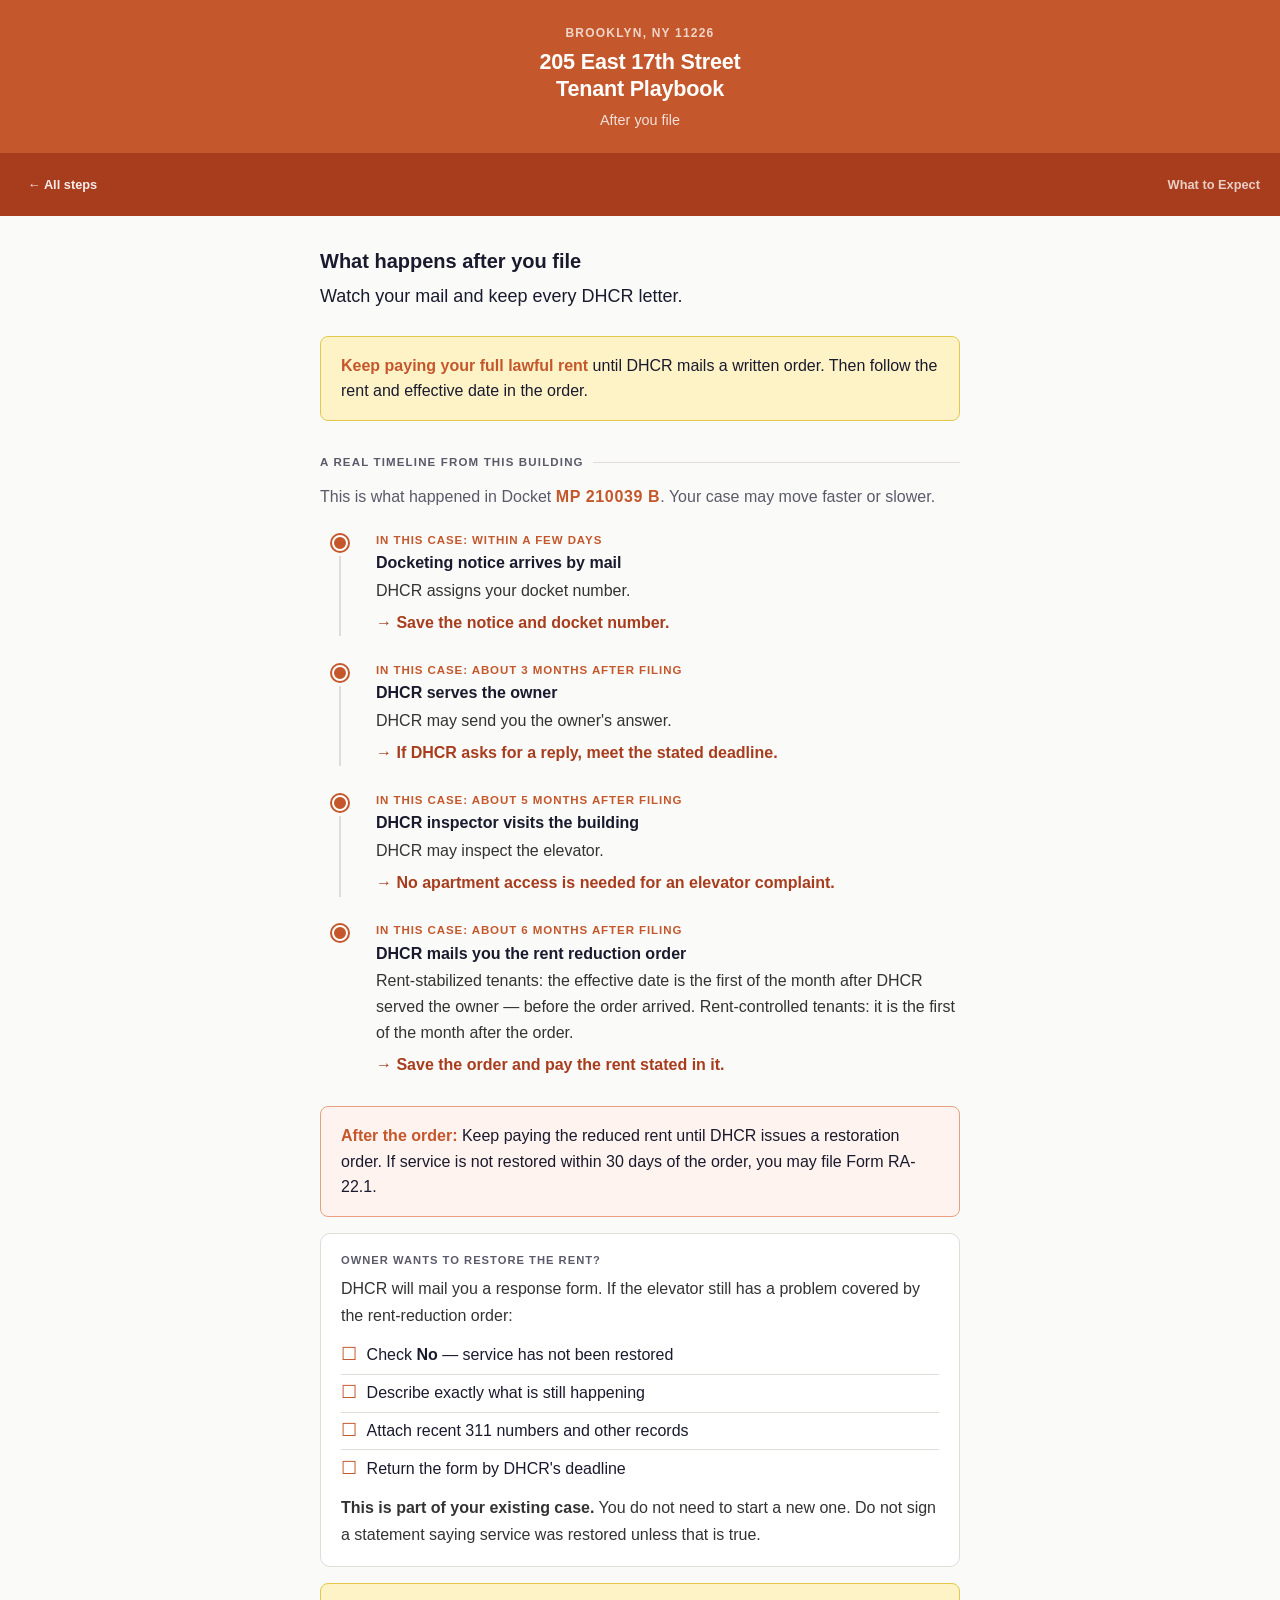
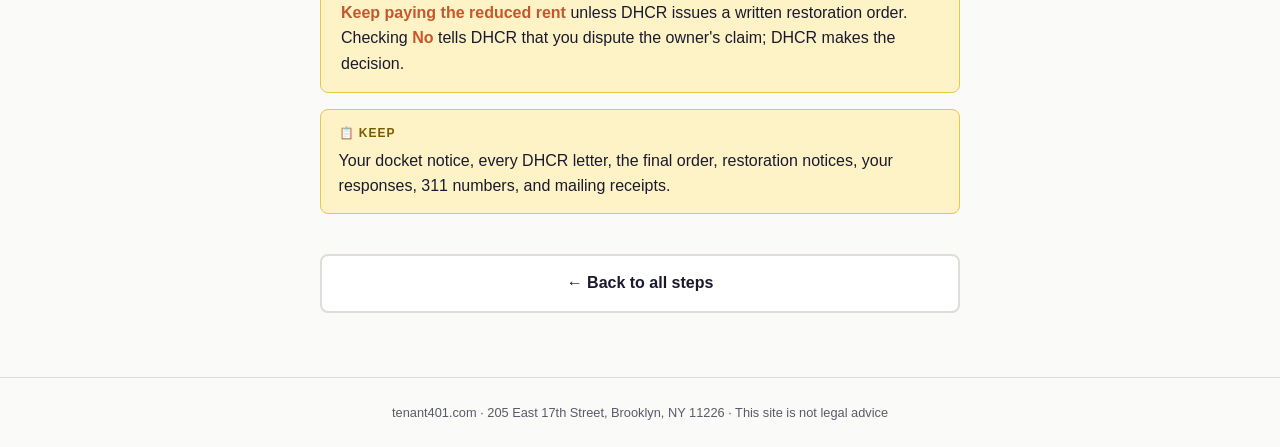
==== after-you-file.html @ baecab79 "content: simplify rent restoration response" ====
<!DOCTYPE html>
<html lang="en">
<head>
<meta charset="UTF-8"/>
<meta name="viewport" content="width=device-width, initial-scale=1.0"/>
<title>What to Expect — 205 East 17th Street</title>
<link rel="stylesheet" href="/style.css"/>
</head>
<body data-page="after-you-file">

<a class="skip-link" href="#main">Skip to main content</a>

<header>
  <div class="eyebrow">Brooklyn, NY 11226</div>
  <h1>205 East 17th Street<br>Tenant Playbook</h1>
  <p class="sub">After you file</p>
</header>

<nav class="step-bar" aria-label="Playbook navigation">
  <a href="/playbook.html" class="all-steps">← All steps</a>
  <span class="step-indicator">What to Expect</span>
</nav>

<main id="main">

  <h2 style="margin-bottom:.5rem">What happens after you file</h2>
  <p style="margin-bottom:1.5rem">Watch your mail and keep every DHCR letter.</p>

  <div class="alert alert-amber" style="margin-bottom:1.75rem">
    <strong>Keep paying your full lawful rent</strong> until DHCR mails a written order. Then follow the rent and effective date in the order.
  </div>

  <div class="section-label">A real timeline from this building</div>

  <p style="font-size:1rem;color:var(--muted);margin-bottom:1.25rem">This is what happened in Docket <span class="docket">MP 210039 B</span>. Your case may move faster or slower.</p>

  <div class="timeline" aria-label="Case timeline">

    <div class="tl-item">
      <div class="tl-left"><div class="tl-dot"></div><div class="tl-line"></div></div>
      <div class="tl-body">
        <div class="tl-when">In this case: within a few days</div>
        <div class="tl-what">Docketing notice arrives by mail</div>
        <div class="tl-detail">DHCR assigns your docket number.</div>
        <div class="tl-action">→ Save the notice and docket number.</div>
      </div>
    </div>

    <div class="tl-item">
      <div class="tl-left"><div class="tl-dot"></div><div class="tl-line"></div></div>
      <div class="tl-body">
        <div class="tl-when">In this case: about 3 months after filing</div>
        <div class="tl-what">DHCR serves the owner</div>
        <div class="tl-detail">DHCR may send you the owner's answer.</div>
        <div class="tl-action">→ If DHCR asks for a reply, meet the stated deadline.</div>
      </div>
    </div>

    <div class="tl-item">
      <div class="tl-left"><div class="tl-dot"></div><div class="tl-line"></div></div>
      <div class="tl-body">
        <div class="tl-when">In this case: about 5 months after filing</div>
        <div class="tl-what">DHCR inspector visits the building</div>
        <div class="tl-detail">DHCR may inspect the elevator.</div>
        <div class="tl-action">→ No apartment access is needed for an elevator complaint.</div>
      </div>
    </div>

    <div class="tl-item">
      <div class="tl-left"><div class="tl-dot"></div><div class="tl-line"></div></div>
      <div class="tl-body">
        <div class="tl-when">In this case: about 6 months after filing</div>
        <div class="tl-what">DHCR mails you the rent reduction order</div>
        <div class="tl-detail">
          Rent-stabilized tenants: the effective date is the first of the month after DHCR served the owner — before the order arrived. Rent-controlled tenants: it is the first of the month after the order.
        </div>
        <div class="tl-action">→ Save the order and pay the rent stated in it.</div>
      </div>
    </div>

  </div>

  <div class="alert alert-terra" style="margin-top:1.75rem">
    <strong>After the order:</strong> Keep paying the reduced rent until DHCR issues a restoration order. If service is not restored within 30 days of the order, you may file Form RA-22.1.
  </div>

  <div class="card" style="margin-top:1rem">
    <div class="card-label">Owner wants to restore the rent?</div>
    <p>DHCR will mail you a response form. If the elevator still has a problem covered by the rent-reduction order:</p>
    <ul class="checklist">
      <li><span>Check <strong>No</strong> — service has not been restored</span></li>
      <li>Describe exactly what is still happening</li>
      <li>Attach recent 311 numbers and other records</li>
      <li>Return the form by DHCR's deadline</li>
    </ul>
    <p><strong>This is part of your existing case.</strong> You do not need to start a new one. Do not sign a statement saying service was restored unless that is true.</p>
  </div>

  <div class="alert alert-amber" style="margin-top:1rem">
    <strong>Keep paying the reduced rent</strong> unless DHCR issues a written restoration order. Checking <strong>No</strong> tells DHCR that you dispute the owner's claim; DHCR makes the decision.
  </div>

  <div class="save-box" style="margin-top:1rem">
    <div class="save-label">📋 Keep</div>
    <p>Your docket notice, every DHCR letter, the final order, restoration notices, your responses, 311 numbers, and mailing receipts.</p>
  </div>

  <nav class="page-nav" aria-label="Page navigation">
    <a href="/playbook.html" class="btn btn-secondary">← Back to all steps</a>
  </nav>

</main>

<footer>
  tenant401.com &middot; 205 East 17th Street, Brooklyn, NY 11226
  &middot; This site is not legal advice
</footer>

<script src="/analytics.js"></script>
</body>
</html>
---- style.css ----
/* ── Reset ── */
*, *::before, *::after { box-sizing: border-box; margin: 0; padding: 0; }

/* ── Tokens ── */
:root {
  --terra:    #c4572b;
  --terra-dk: #a83d1e;
  --terra-bg: #fef3ee;
  --ink:      #1a1a2e;
  --bg:       #fafaf8;
  --white:    #ffffff;
  --muted:    #5a5a6a;
  --border:   #e0ddd8;
  --warm:     #fff8f0;
  --warm-bdr: #f0c090;
  --sage:     #edf4ee;
  --sage-bdr: #a8cca8;
  --amber:    #fef3c7;
  --amber-bdr:#e5c84a;
  --focus:    #005fcc;
}

/* ── Base ── */
html { height: 100%; }
body {
  font-family: -apple-system, BlinkMacSystemFont, 'Segoe UI', Roboto,
               Helvetica, Arial, sans-serif;
  font-size: 18px;
  line-height: 1.65;
  background: var(--bg);
  color: var(--ink);
  min-height: 100%;
}

/* ── Skip link ── */
.skip-link {
  position: absolute;
  top: -100%;
  left: 1rem;
  background: var(--ink);
  color: #fff;
  padding: .5rem 1rem;
  border-radius: 0 0 6px 6px;
  font-size: .875rem;
  font-weight: 600;
  text-decoration: none;
  z-index: 100;
}
.skip-link:focus { top: 0; }

/* ── Links ── */
a { color: var(--terra); text-decoration: underline; }
a:hover { color: var(--terra-dk); }
a:focus-visible {
  outline: 3px solid var(--focus);
  outline-offset: 2px;
  border-radius: 2px;
}

/* ── Header ── */
header {
  background: var(--terra);
  color: #fff;
  padding: 1.5rem 1.25rem 1.25rem;
  text-align: center;
}
header .eyebrow {
  font-size: .75rem;
  font-weight: 600;
  letter-spacing: .1em;
  text-transform: uppercase;
  color: rgba(255,255,255,.75);
  margin-bottom: .35rem;
}
header h1 {
  font-size: 1.35rem;
  font-weight: 700;
  line-height: 1.25;
  letter-spacing: -.01em;
}
header .sub {
  margin-top: .35rem;
  font-size: .9rem;
  color: rgba(255,255,255,.82);
}

/* ── Step nav bar ── */
.step-bar {
  background: var(--terra-dk);
  padding: .6rem 1.25rem;
  display: flex;
  align-items: center;
  justify-content: space-between;
  gap: .75rem;
}
.step-bar .all-steps {
  display: inline-flex;
  align-items: center;
  min-height: 44px;
  padding: 0 .5rem;
  font-size: .8rem;
  font-weight: 600;
  color: rgba(255,255,255,.9);
  text-decoration: none;
  white-space: nowrap;
}
.step-bar .all-steps:hover { color: #fff; text-decoration: underline; }
.step-bar .step-indicator {
  font-size: .8rem;
  font-weight: 600;
  color: rgba(255,255,255,.75);
  white-space: nowrap;
}

/* ── Main ── */
main {
  max-width: 680px;
  margin: 0 auto;
  padding: 2rem 1.25rem 4rem;
}

/* ── Step heading ── */
.step-heading {
  display: flex;
  align-items: center;
  gap: .75rem;
  margin-bottom: 1.25rem;
}
.step-num {
  display: inline-flex;
  align-items: center;
  justify-content: center;
  background: var(--terra);
  color: #fff;
  border-radius: 50%;
  width: 2.2rem;
  height: 2.2rem;
  font-weight: 700;
  font-size: 1rem;
  flex-shrink: 0;
}
.step-heading h2 {
  font-size: 1.3rem;
  font-weight: 700;
  line-height: 1.25;
  color: var(--ink);
}

/* ── Section label ── */
.section-label {
  display: flex;
  align-items: center;
  gap: .6rem;
  font-size: .72rem;
  font-weight: 700;
  letter-spacing: .1em;
  text-transform: uppercase;
  color: var(--muted);
  margin: 2rem 0 .75rem;
}
.section-label::after {
  content: '';
  flex: 1;
  height: 1px;
  background: var(--border);
}

/* ── Card ── */
.card {
  background: var(--white);
  border: 1px solid var(--border);
  border-radius: 10px;
  padding: 1.1rem 1.25rem;
  margin-bottom: 1rem;
}
.card-label {
  font-size: .7rem;
  font-weight: 700;
  letter-spacing: .09em;
  text-transform: uppercase;
  color: var(--muted);
  margin-bottom: .4rem;
}
.card p { font-size: 1rem; color: #333; margin-bottom: .5rem; }
.card p:last-child { margin-bottom: 0; }

/* ── Step card (overview step links) ── */
.step-card {
  display: flex;
  align-items: center;
  gap: 1rem;
  background: var(--white);
  border: 1px solid var(--border);
  border-radius: 10px;
  padding: 1.1rem 1.25rem;
  margin-bottom: .75rem;
  text-decoration: none;
  color: var(--ink);
  transition: border-color .15s, box-shadow .15s;
  -webkit-tap-highlight-color: transparent;
  min-height: 44px;
}
.step-card:hover {
  border-color: var(--terra);
  box-shadow: 0 2px 8px rgba(196,87,43,.12);
  color: var(--ink);
  text-decoration: none;
}
.step-card:focus-visible {
  outline: 3px solid var(--focus);
  outline-offset: 2px;
}
.step-card .sc-num {
  display: inline-flex;
  align-items: center;
  justify-content: center;
  background: var(--terra);
  color: #fff;
  border-radius: 50%;
  width: 2rem;
  height: 2rem;
  font-weight: 700;
  font-size: .9rem;
  flex-shrink: 0;
}
.step-card .sc-body { flex: 1; }
.step-card .sc-title {
  font-weight: 700;
  font-size: 1rem;
  line-height: 1.3;
}
.step-card .sc-hint {
  font-size: .82rem;
  color: var(--muted);
  margin-top: .15rem;
}
.step-card .sc-arrow {
  color: var(--muted);
  font-size: 1.2rem;
  flex-shrink: 0;
}

/* ── Alert variants ── */
.alert {
  border-radius: 8px;
  padding: 1rem 1.25rem;
  margin-bottom: 1rem;
  font-size: 1rem;
  line-height: 1.6;
}
.alert-terra {
  background: var(--terra-bg);
  border: 1px solid #e8a080;
}
.alert-sage {
  background: var(--sage);
  border: 1px solid var(--sage-bdr);
}
.alert-amber {
  background: var(--amber);
  border: 1px solid var(--amber-bdr);
}
.alert-warm {
  background: var(--warm);
  border: 1px solid var(--warm-bdr);
}
.alert strong { color: var(--terra); }
.alert-sage strong { color: #2d6a2d; }
.alert ul {
  padding-left: 1.2rem;
  margin-top: .5rem;
  line-height: 1.9;
}

/* ── Address box ── */
.addr {
  display: block;
  background: var(--sage);
  border: 1px solid var(--sage-bdr);
  border-radius: 8px;
  padding: .85rem 1rem;
  font-size: 1rem;
  line-height: 1.65;
  font-style: normal;
  margin: .75rem 0;
}

/* ── Letter block ── */
.letter-wrap { margin: .75rem 0 1rem; }
.letter-label {
  font-size: .75rem;
  font-weight: 700;
  letter-spacing: .08em;
  text-transform: uppercase;
  color: var(--muted);
  margin-bottom: .4rem;
}
.letter {
  background: var(--white);
  border: 1px solid var(--border);
  border-radius: 6px;
  padding: 1rem 1.1rem;
  font-family: 'Courier New', Courier, monospace;
  font-size: 1rem;
  line-height: 1.75;
  white-space: pre-wrap;
  overflow-x: auto;
}

/* ── Checklist ── */
.checklist {
  list-style: none;
  padding: 0;
  margin: .5rem 0;
}
.checklist li {
  display: flex;
  align-items: flex-start;
  gap: .6rem;
  padding: .4rem 0;
  font-size: 1rem;
  border-bottom: 1px solid var(--border);
  line-height: 1.5;
}
.checklist li:last-child { border-bottom: none; }
.checklist li::before {
  content: '☐';
  color: var(--terra);
  font-size: 1.1rem;
  flex-shrink: 0;
  line-height: 1.3;
}

/* ── Save box ── */
.save-box {
  background: var(--amber);
  border: 1px solid var(--amber-bdr);
  border-radius: 8px;
  padding: .85rem 1.1rem;
  font-size: 1rem;
  line-height: 1.6;
  margin: 1rem 0;
}
.save-box .save-label {
  font-weight: 700;
  font-size: .75rem;
  letter-spacing: .08em;
  text-transform: uppercase;
  color: #7a5c00;
  margin-bottom: .3rem;
}
.save-box ul {
  padding-left: 1.1rem;
  line-height: 1.9;
}

/* ── Timeline (after-you-file) ── */
.timeline { margin: 1rem 0; }
.tl-item {
  display: flex;
  gap: 1rem;
  padding-bottom: 1.5rem;
  position: relative;
}
.tl-item:last-child { padding-bottom: 0; }
.tl-left {
  display: flex;
  flex-direction: column;
  align-items: center;
  flex-shrink: 0;
  width: 2.5rem;
}
.tl-dot {
  width: 1rem;
  height: 1rem;
  border-radius: 50%;
  background: var(--terra);
  border: 2px solid var(--white);
  box-shadow: 0 0 0 2px var(--terra);
  flex-shrink: 0;
  margin-top: .3rem;
}
.tl-line {
  flex: 1;
  width: 2px;
  background: var(--border);
  margin-top: .3rem;
}
.tl-item:last-child .tl-line { display: none; }
.tl-body { flex: 1; padding-top: .05rem; }
.tl-when {
  font-size: .72rem;
  font-weight: 700;
  letter-spacing: .08em;
  text-transform: uppercase;
  color: var(--terra);
  margin-bottom: .2rem;
}
.tl-what {
  font-weight: 700;
  font-size: 1rem;
  line-height: 1.3;
  margin-bottom: .25rem;
}
.tl-detail {
  font-size: 1rem;
  color: #333;
  line-height: 1.6;
}
.tl-action {
  margin-top: .4rem;
  font-size: 1rem;
  font-weight: 600;
  color: var(--terra-dk);
}

/* ── Docket callout ── */
.docket { font-weight: 700; color: var(--terra); letter-spacing: .04em; }

/* ── Navigation buttons ── */
.page-nav {
  display: flex;
  flex-direction: column;
  gap: .75rem;
  margin-top: 2.5rem;
}
.btn {
  display: flex;
  align-items: center;
  justify-content: center;
  gap: .4rem;
  padding: .9rem 1.25rem;
  border-radius: 8px;
  font-size: 1rem;
  font-weight: 600;
  font-family: inherit;
  text-decoration: none;
  cursor: pointer;
  border: 2px solid transparent;
  min-height: 48px;
  text-align: center;
  transition: background .15s, border-color .15s, color .15s;
  -webkit-tap-highlight-color: transparent;
}
.btn:focus-visible {
  outline: 3px solid var(--focus);
  outline-offset: 2px;
}
.btn-primary {
  background: var(--terra);
  color: #fff;
  border-color: var(--terra);
}
.btn-primary:hover {
  background: var(--terra-dk);
  border-color: var(--terra-dk);
  color: #fff;
  text-decoration: none;
}
.btn-secondary {
  background: var(--white);
  color: var(--ink);
  border-color: var(--border);
}
.btn-secondary:hover {
  border-color: var(--terra);
  color: var(--terra-dk);
  text-decoration: none;
}

/* ── Result box ── */
.result {
  background: var(--warm);
  border: 1px solid var(--warm-bdr);
  border-radius: 10px;
  padding: 1.1rem 1.25rem;
  margin: 1rem 0;
  font-size: 1rem;
  line-height: 1.65;
}
.result strong { color: var(--terra); }
.result ul {
  padding-left: 1.2rem;
  margin-top: .6rem;
  line-height: 1.9;
}

/* ── Footer ── */
footer {
  text-align: center;
  color: var(--muted);
  font-size: .8rem;
  padding: 1.5rem 1rem;
  border-top: 1px solid var(--border);
}

/* ── Utility ── */
p { margin-bottom: .9rem; }
p:last-child { margin-bottom: 0; }
strong { font-weight: 700; }
h2 { font-size: 1.25rem; font-weight: 700; line-height: 1.3; color: var(--ink); margin-bottom: .6rem; }
h3 { font-size: 1rem; font-weight: 700; line-height: 1.3; color: var(--ink); margin-bottom: .4rem; }

/* ── Responsive ── */
@media (max-width: 480px) {
  body { font-size: 18px; }
  header { padding: 1.25rem 1rem 1rem; }
  header h1 { font-size: 1.2rem; }
  main { padding: 1.5rem 1rem 3.5rem; }
}
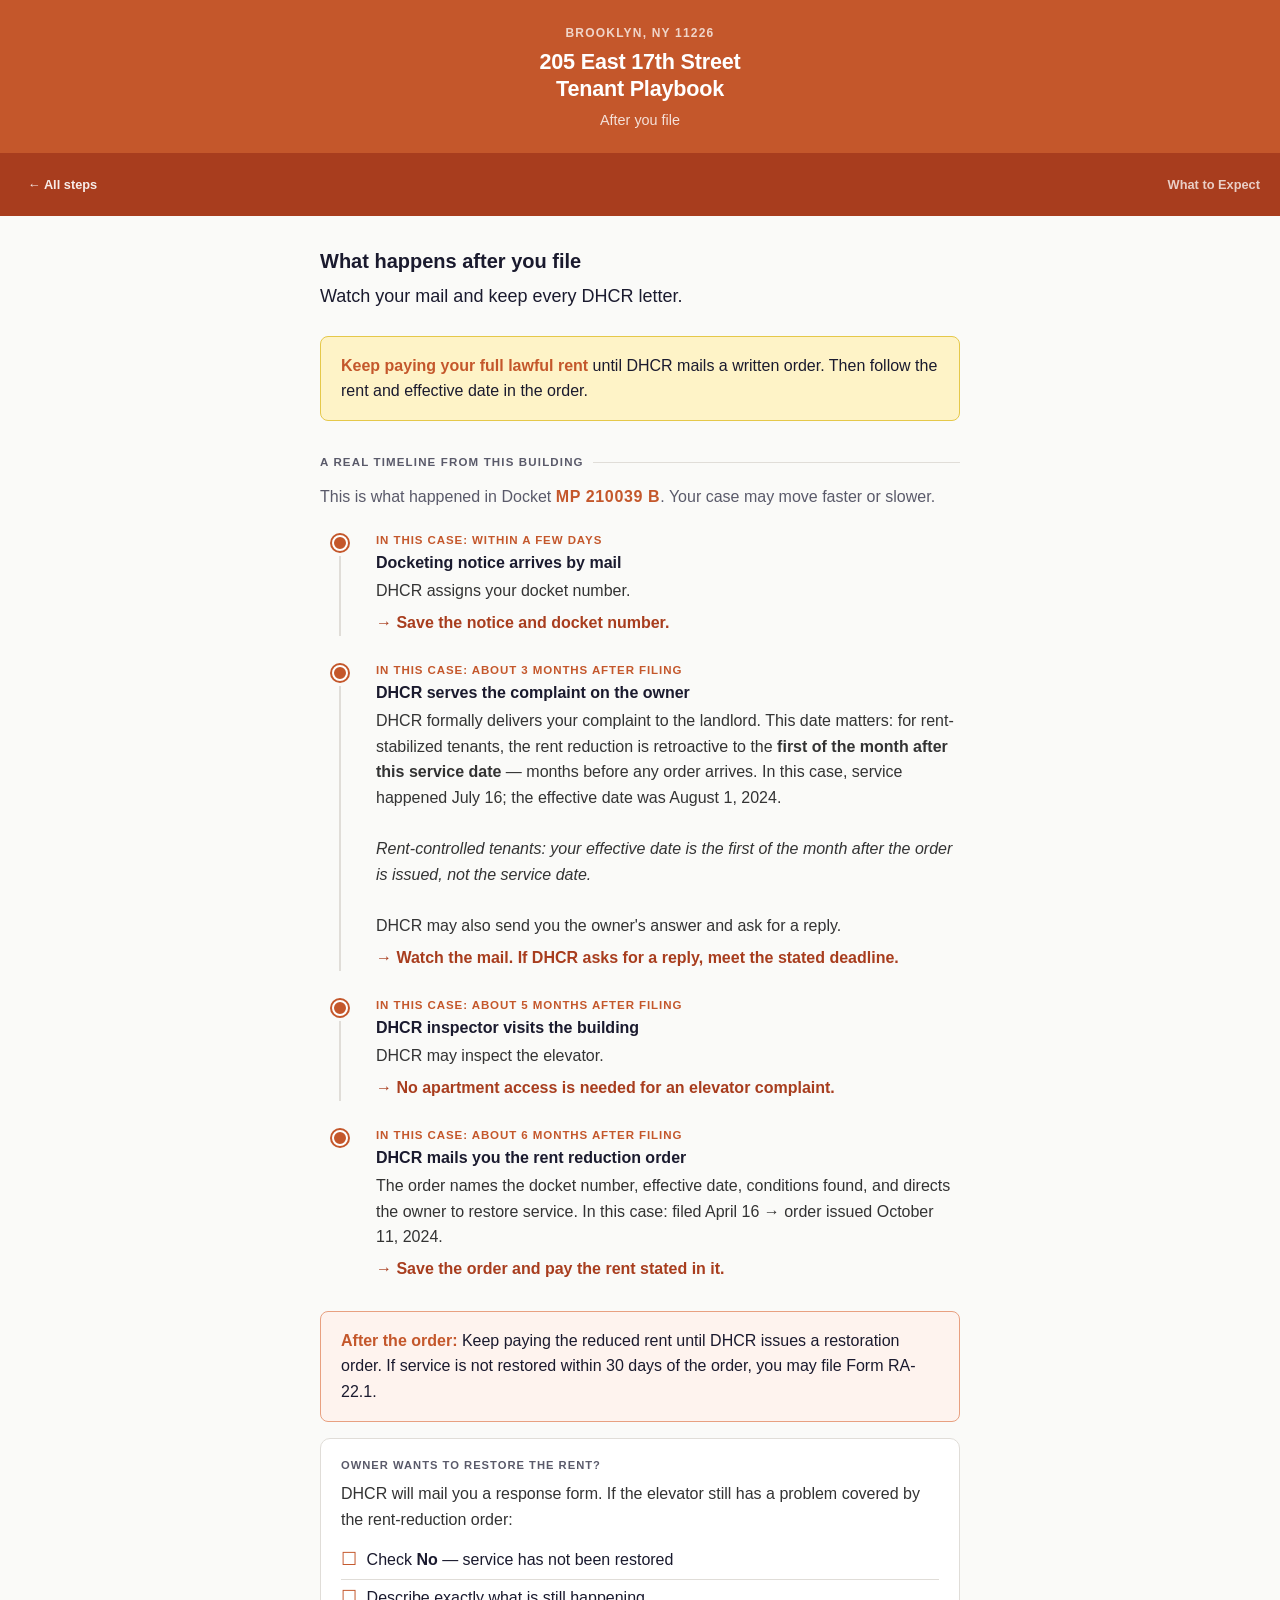
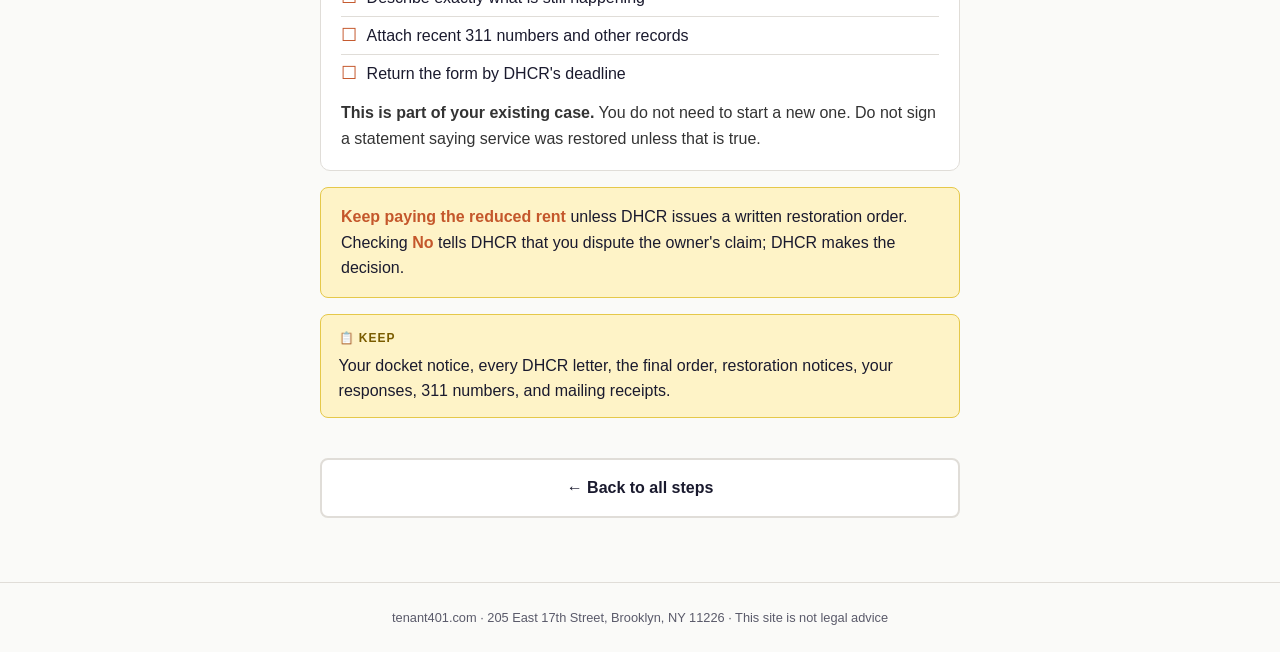
==== commit 0c44a24c: "fix: two review action items step-1.html: remove 911 emergency item from 311 conditions list — dange" ====
--- a/after-you-file.html
+++ b/after-you-file.html
@@ -50,9 +50,16 @@
       <div class="tl-left"><div class="tl-dot"></div><div class="tl-line"></div></div>
       <div class="tl-body">
         <div class="tl-when">In this case: about 3 months after filing</div>
-        <div class="tl-what">DHCR serves the owner</div>
-        <div class="tl-detail">DHCR may send you the owner's answer.</div>
-        <div class="tl-action">→ If DHCR asks for a reply, meet the stated deadline.</div>
+        <div class="tl-what">DHCR serves the complaint on the owner</div>
+        <div class="tl-detail">
+          DHCR formally delivers your complaint to the landlord. This date matters:
+          for rent-stabilized tenants, the rent reduction is retroactive to the <strong>first of the month after this service date</strong> — months before any order arrives. In this case, service happened July 16; the effective date was August 1, 2024.
+          <br><br>
+          <em>Rent-controlled tenants: your effective date is the first of the month after the order is issued, not the service date.</em>
+          <br><br>
+          DHCR may also send you the owner's answer and ask for a reply.
+        </div>
+        <div class="tl-action">→ Watch the mail. If DHCR asks for a reply, meet the stated deadline.</div>
       </div>
     </div>
 
@@ -71,9 +78,7 @@
       <div class="tl-body">
         <div class="tl-when">In this case: about 6 months after filing</div>
         <div class="tl-what">DHCR mails you the rent reduction order</div>
-        <div class="tl-detail">
-          Rent-stabilized tenants: the effective date is the first of the month after DHCR served the owner — before the order arrived. Rent-controlled tenants: it is the first of the month after the order.
-        </div>
+        <div class="tl-detail">The order names the docket number, effective date, conditions found, and directs the owner to restore service. In this case: filed April 16 → order issued October 11, 2024.</div>
         <div class="tl-action">→ Save the order and pay the rent stated in it.</div>
       </div>
     </div>
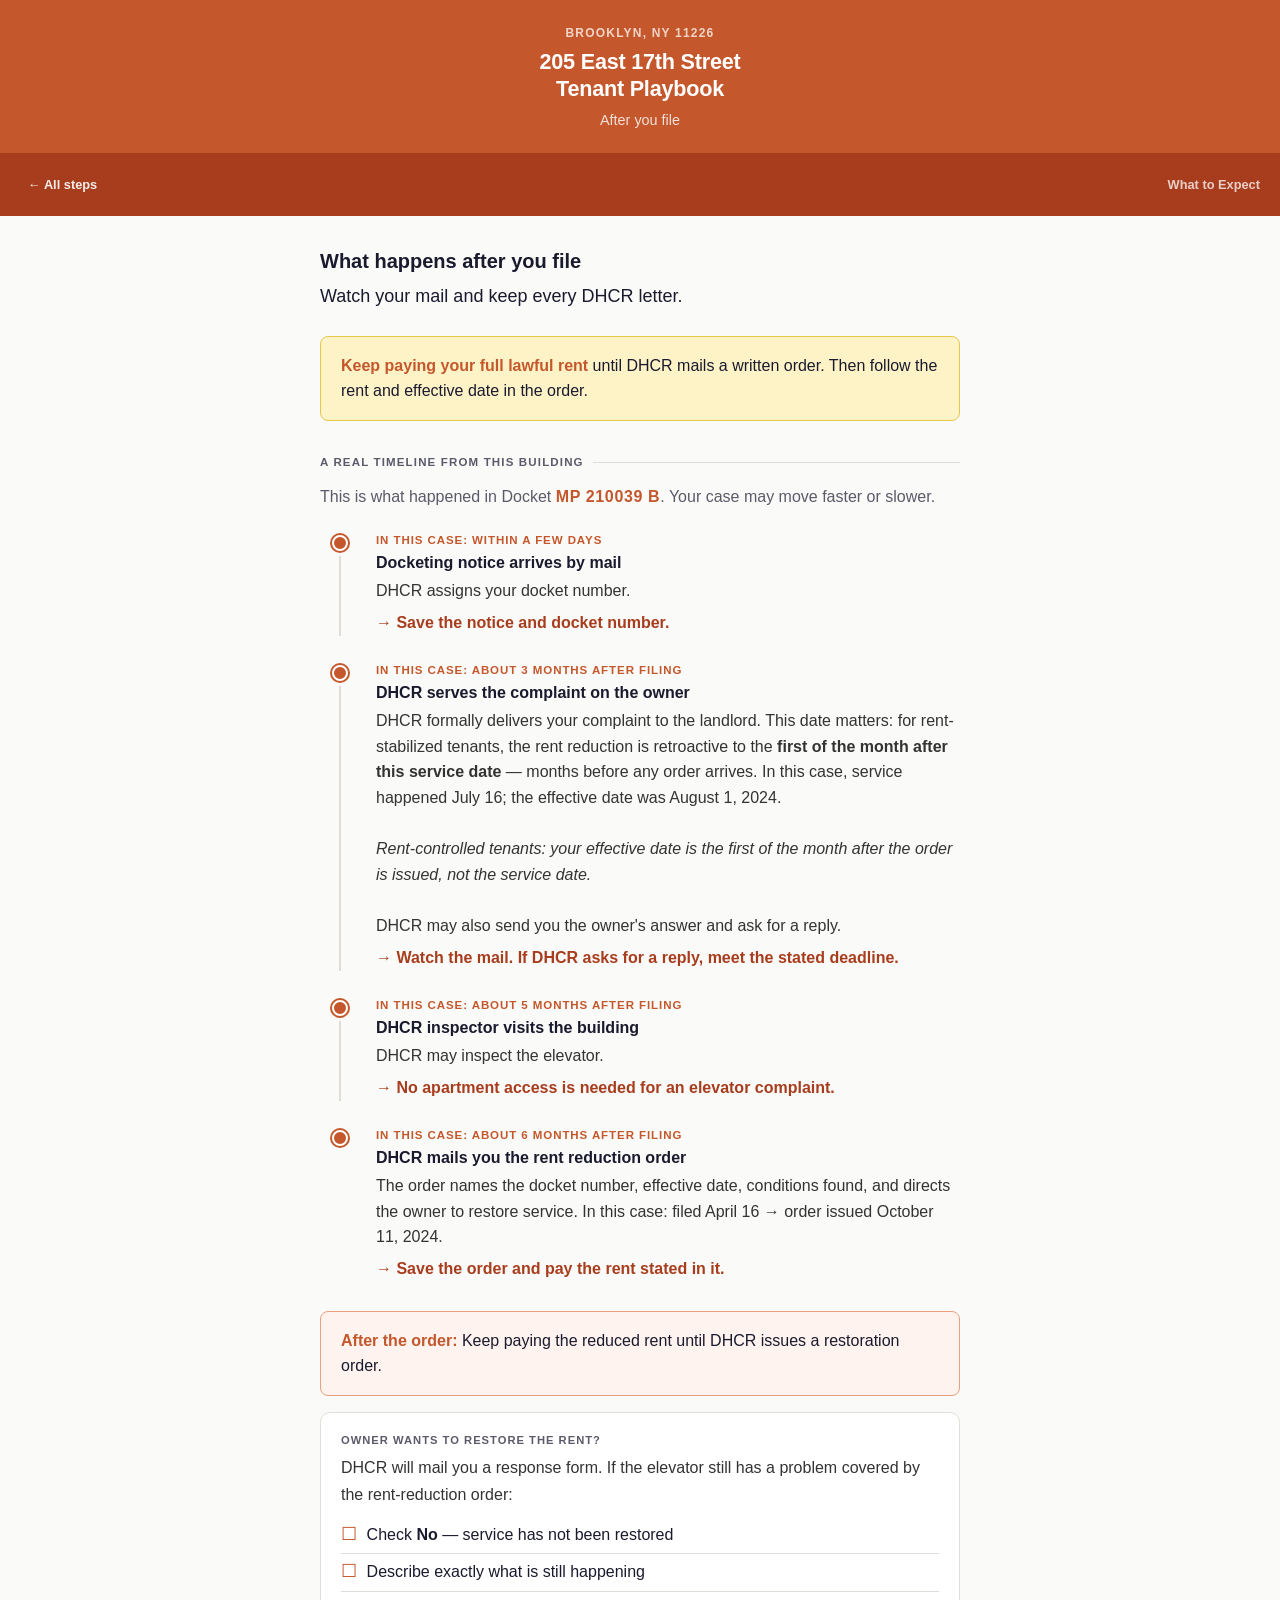
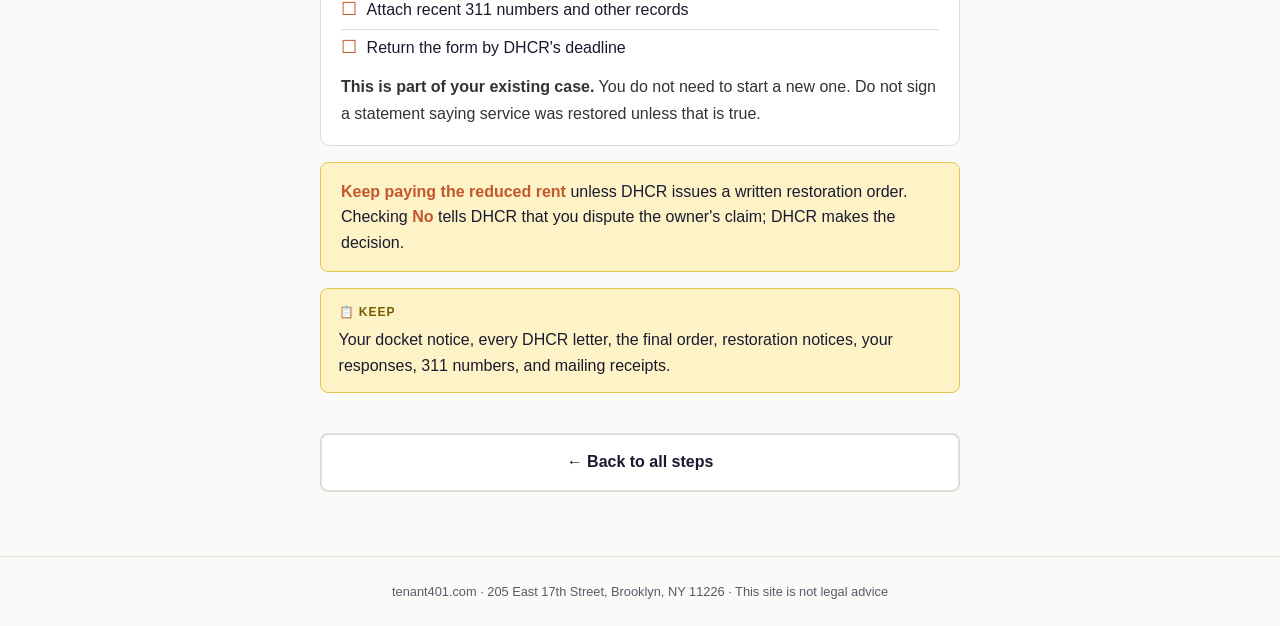
==== commit 8ae05669: "remove RA-22.1 mention — out of scope for this audience" ====
--- a/after-you-file.html
+++ b/after-you-file.html
@@ -86,7 +86,7 @@
   </div>
 
   <div class="alert alert-terra" style="margin-top:1.75rem">
-    <strong>After the order:</strong> Keep paying the reduced rent until DHCR issues a restoration order. If service is not restored within 30 days of the order, you may file Form RA-22.1.
+    <strong>After the order:</strong> Keep paying the reduced rent until DHCR issues a restoration order.
   </div>
 
   <div class="card" style="margin-top:1rem">
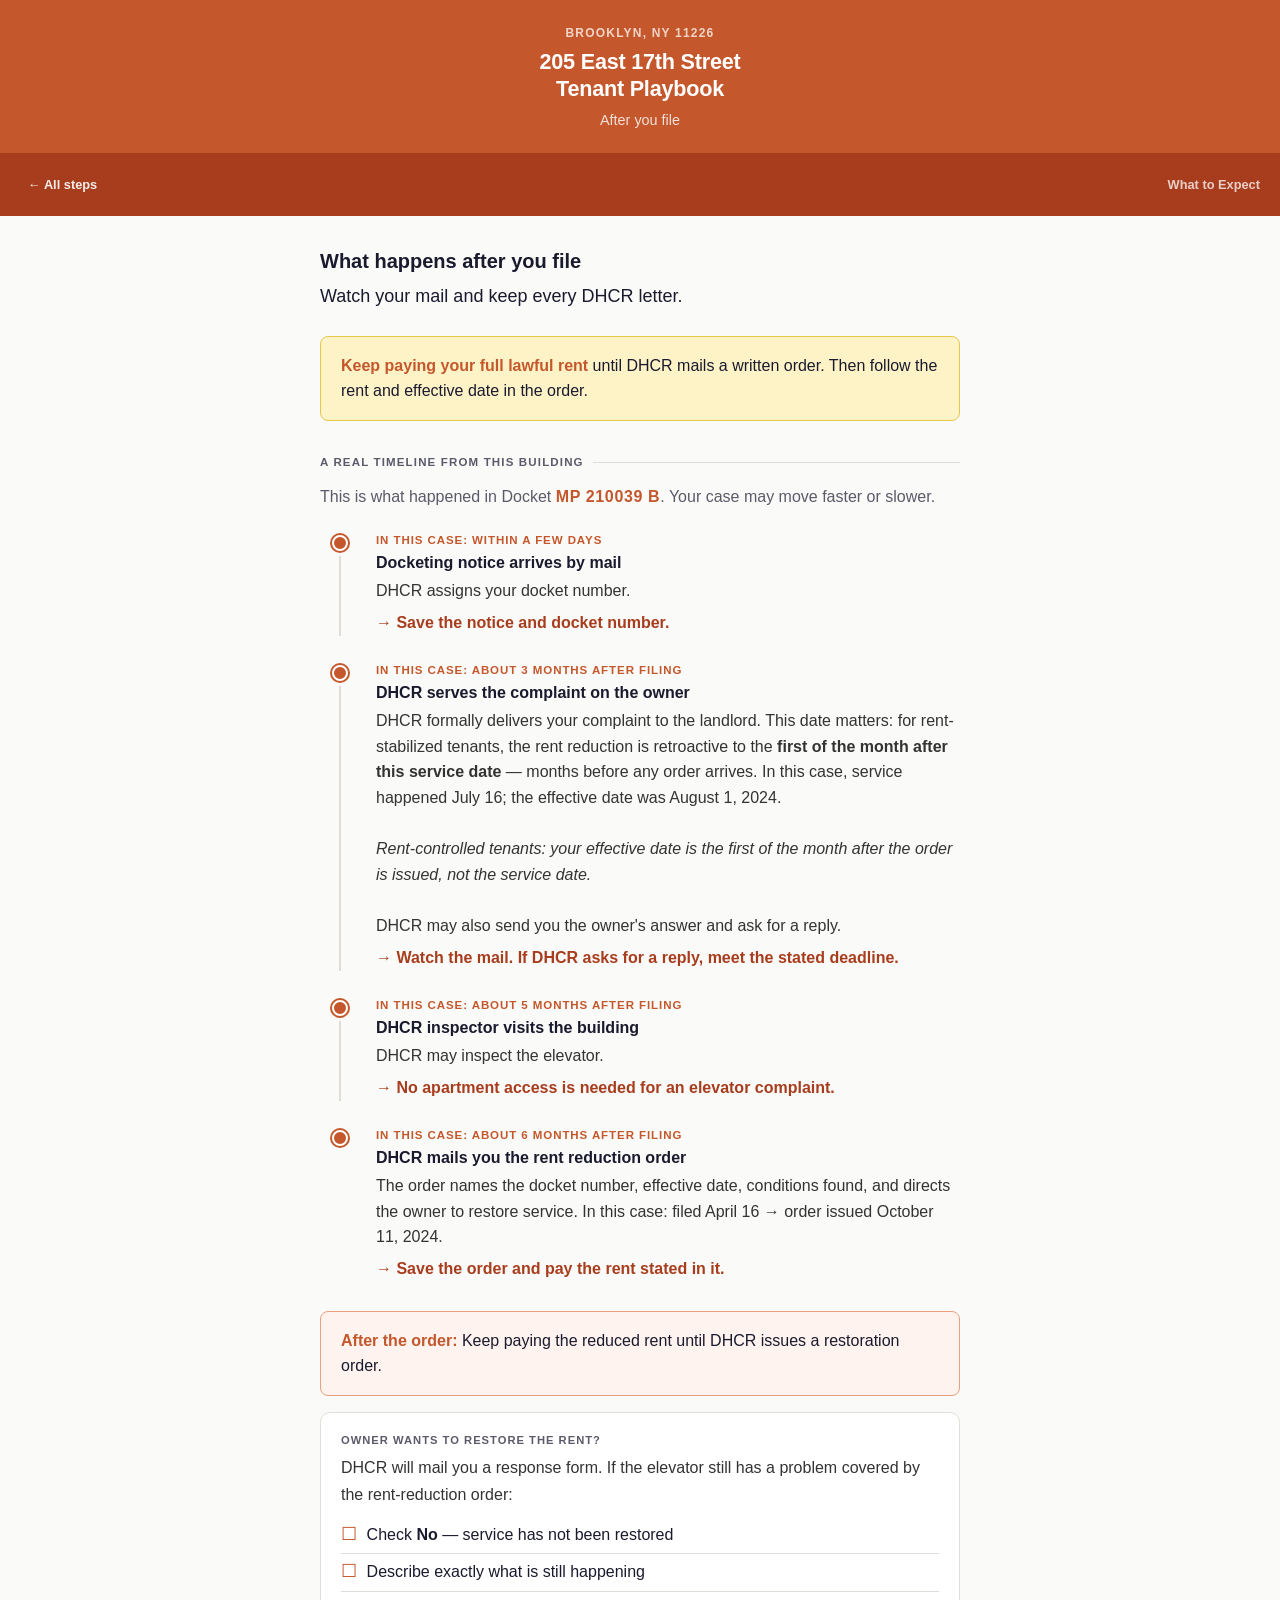
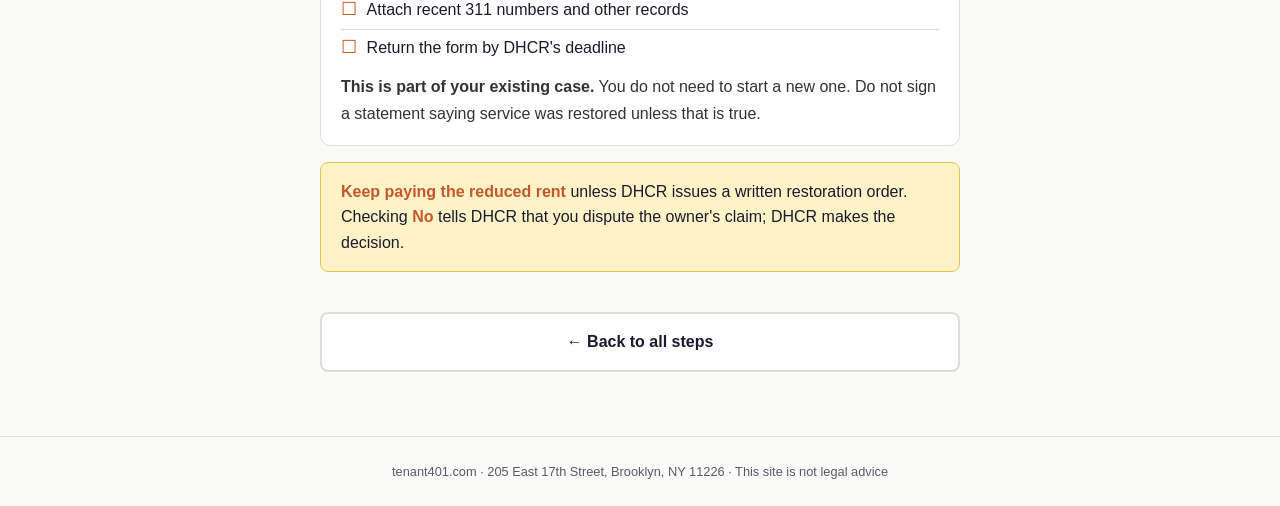
==== commit f4cdbea3: "remove save box from after-you-file" ====
--- a/after-you-file.html
+++ b/after-you-file.html
@@ -105,10 +105,6 @@
     <strong>Keep paying the reduced rent</strong> unless DHCR issues a written restoration order. Checking <strong>No</strong> tells DHCR that you dispute the owner's claim; DHCR makes the decision.
   </div>
 
-  <div class="save-box" style="margin-top:1rem">
-    <div class="save-label">📋 Keep</div>
-    <p>Your docket notice, every DHCR letter, the final order, restoration notices, your responses, 311 numbers, and mailing receipts.</p>
-  </div>
 
   <nav class="page-nav" aria-label="Page navigation">
     <a href="/playbook.html" class="btn btn-secondary">← Back to all steps</a>
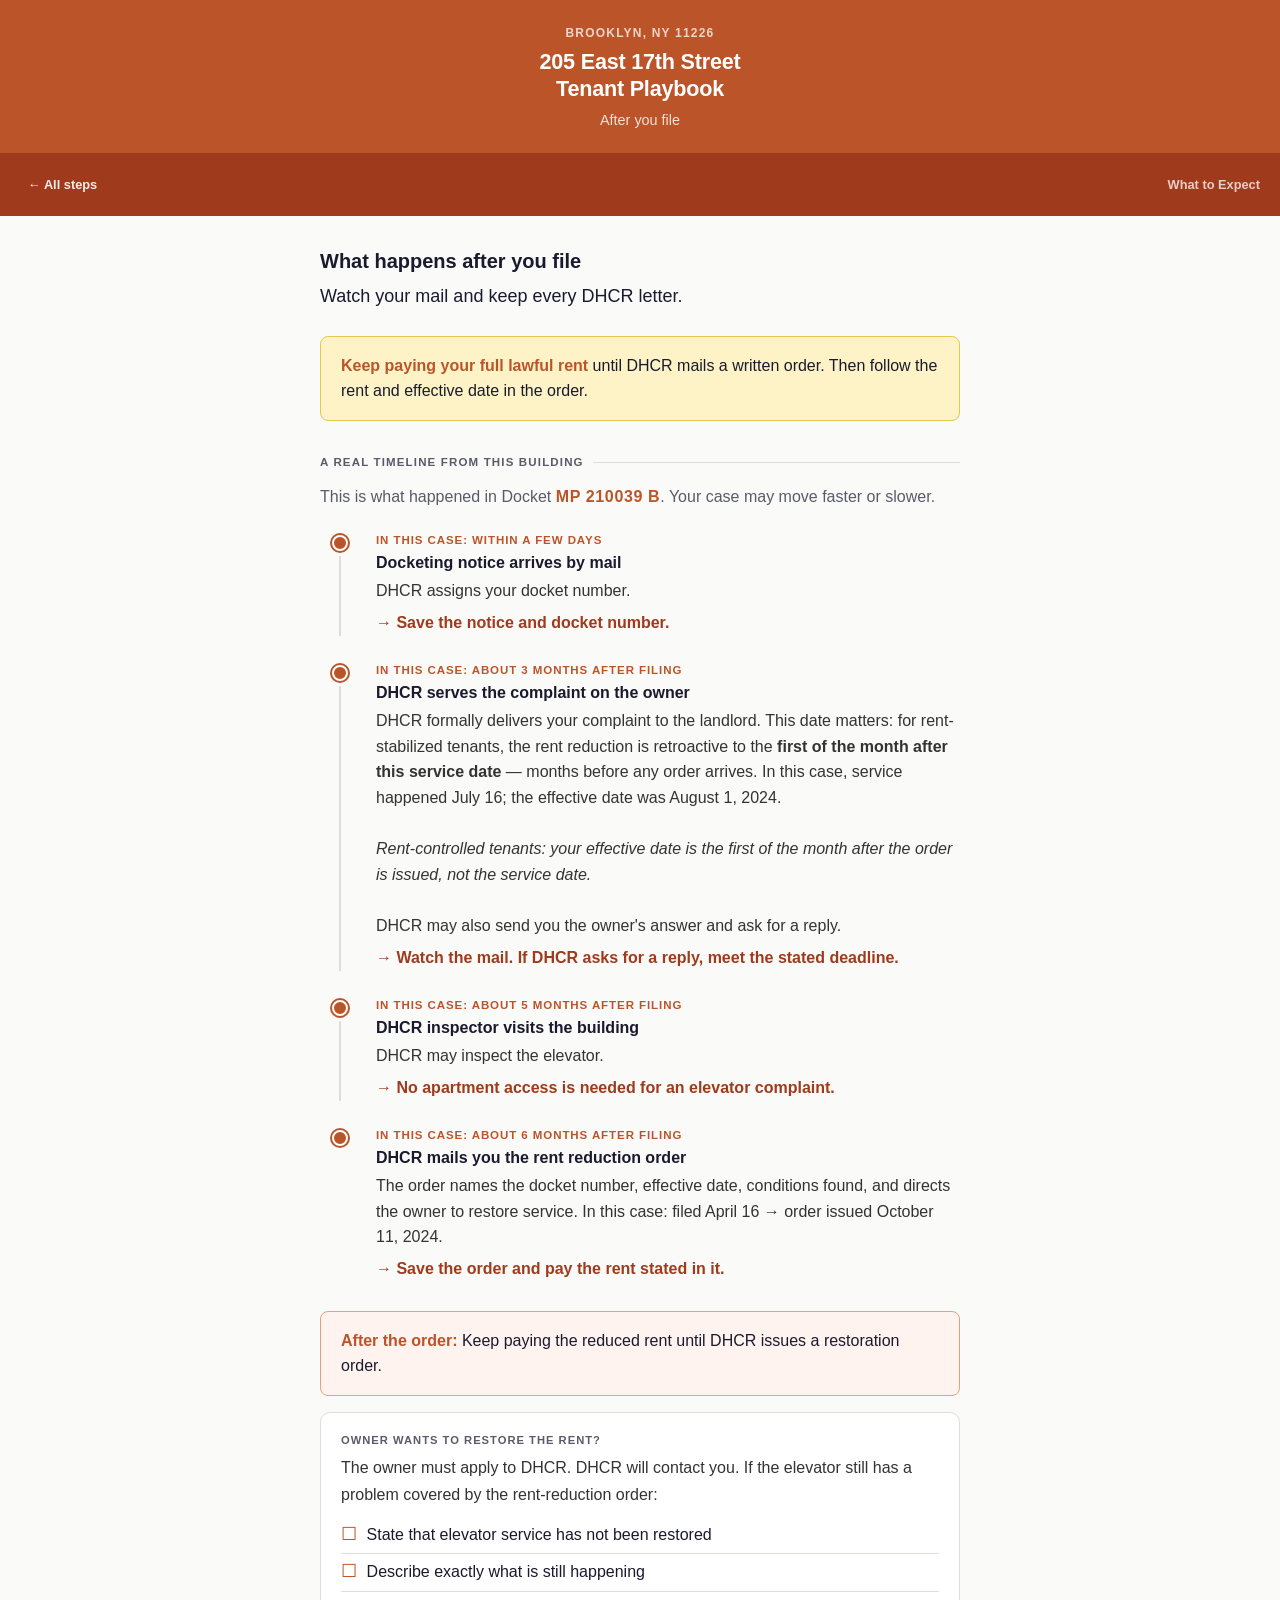
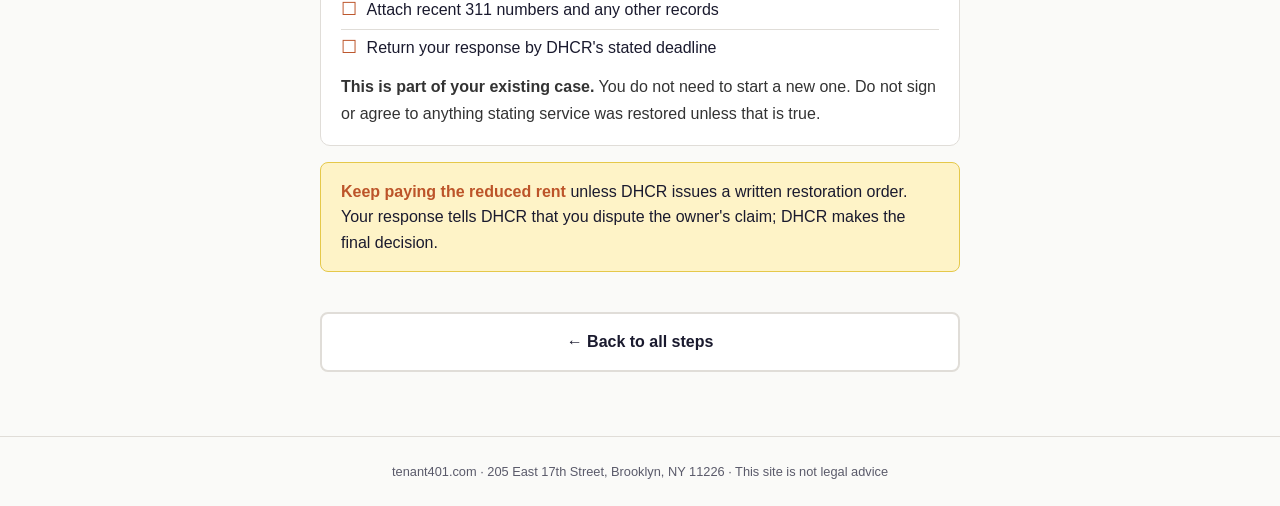
==== commit 357b6ebe: "Updated 1 note" ====
--- a/after-you-file.html
+++ b/after-you-file.html
@@ -5,6 +5,12 @@
 <meta name="viewport" content="width=device-width, initial-scale=1.0"/>
 <title>What to Expect — 205 East 17th Street</title>
 <link rel="stylesheet" href="/style.css"/>
+<style>
+  /* Override timeline to work as ol/li */
+  .timeline { list-style: none; padding: 0; margin: 1rem 0; }
+  .timeline > li { display: flex; gap: 1rem; padding-bottom: 1.5rem; position: relative; }
+  .timeline > li:last-child { padding-bottom: 0; }
+</style>
 </head>
 <body data-page="after-you-file">
 
@@ -17,7 +23,7 @@
 </header>
 
 <nav class="step-bar" aria-label="Playbook navigation">
-  <a href="/playbook.html" class="all-steps">← All steps</a>
+  <a href="/playbook" class="all-steps">← All steps</a>
   <span class="step-indicator">What to Expect</span>
 </nav>
 
@@ -34,9 +40,9 @@
 
   <p style="font-size:1rem;color:var(--muted);margin-bottom:1.25rem">This is what happened in Docket <span class="docket">MP 210039 B</span>. Your case may move faster or slower.</p>
 
-  <div class="timeline" aria-label="Case timeline">
+  <ol class="timeline" aria-label="Case timeline">
 
-    <div class="tl-item">
+    <li class="tl-item">
       <div class="tl-left"><div class="tl-dot"></div><div class="tl-line"></div></div>
       <div class="tl-body">
         <div class="tl-when">In this case: within a few days</div>
@@ -44,9 +50,9 @@
         <div class="tl-detail">DHCR assigns your docket number.</div>
         <div class="tl-action">→ Save the notice and docket number.</div>
       </div>
-    </div>
+    </li>
 
-    <div class="tl-item">
+    <li class="tl-item">
       <div class="tl-left"><div class="tl-dot"></div><div class="tl-line"></div></div>
       <div class="tl-body">
         <div class="tl-when">In this case: about 3 months after filing</div>
@@ -61,9 +67,9 @@
         </div>
         <div class="tl-action">→ Watch the mail. If DHCR asks for a reply, meet the stated deadline.</div>
       </div>
-    </div>
+    </li>
 
-    <div class="tl-item">
+    <li class="tl-item">
       <div class="tl-left"><div class="tl-dot"></div><div class="tl-line"></div></div>
       <div class="tl-body">
         <div class="tl-when">In this case: about 5 months after filing</div>
@@ -71,9 +77,9 @@
         <div class="tl-detail">DHCR may inspect the elevator.</div>
         <div class="tl-action">→ No apartment access is needed for an elevator complaint.</div>
       </div>
-    </div>
+    </li>
 
-    <div class="tl-item">
+    <li class="tl-item">
       <div class="tl-left"><div class="tl-dot"></div><div class="tl-line"></div></div>
       <div class="tl-body">
         <div class="tl-when">In this case: about 6 months after filing</div>
@@ -81,9 +87,9 @@
         <div class="tl-detail">The order names the docket number, effective date, conditions found, and directs the owner to restore service. In this case: filed April 16 → order issued October 11, 2024.</div>
         <div class="tl-action">→ Save the order and pay the rent stated in it.</div>
       </div>
-    </div>
+    </li>
 
-  </div>
+  </ol>
 
   <div class="alert alert-terra" style="margin-top:1.75rem">
     <strong>After the order:</strong> Keep paying the reduced rent until DHCR issues a restoration order.
@@ -91,23 +97,22 @@
 
   <div class="card" style="margin-top:1rem">
     <div class="card-label">Owner wants to restore the rent?</div>
-    <p>DHCR will mail you a response form. If the elevator still has a problem covered by the rent-reduction order:</p>
+    <p>The owner must apply to DHCR. DHCR will contact you. If the elevator still has a problem covered by the rent-reduction order:</p>
     <ul class="checklist">
-      <li><span>Check <strong>No</strong> — service has not been restored</span></li>
+      <li>State that elevator service has not been restored</li>
       <li>Describe exactly what is still happening</li>
-      <li>Attach recent 311 numbers and other records</li>
-      <li>Return the form by DHCR's deadline</li>
+      <li>Attach recent 311 numbers and any other records</li>
+      <li>Return your response by DHCR's stated deadline</li>
     </ul>
-    <p><strong>This is part of your existing case.</strong> You do not need to start a new one. Do not sign a statement saying service was restored unless that is true.</p>
+    <p><strong>This is part of your existing case.</strong> You do not need to start a new one. Do not sign or agree to anything stating service was restored unless that is true.</p>
   </div>
 
   <div class="alert alert-amber" style="margin-top:1rem">
-    <strong>Keep paying the reduced rent</strong> unless DHCR issues a written restoration order. Checking <strong>No</strong> tells DHCR that you dispute the owner's claim; DHCR makes the decision.
+    <strong>Keep paying the reduced rent</strong> unless DHCR issues a written restoration order. Your response tells DHCR that you dispute the owner's claim; DHCR makes the final decision.
   </div>
 
-
   <nav class="page-nav" aria-label="Page navigation">
-    <a href="/playbook.html" class="btn btn-secondary">← Back to all steps</a>
+    <a href="/playbook" class="btn btn-secondary">← Back to all steps</a>
   </nav>
 
 </main>
--- a/style.css
+++ b/style.css
@@ -3,8 +3,8 @@
 
 /* ── Tokens ── */
 :root {
-  --terra:    #c4572b;
-  --terra-dk: #a83d1e;
+  --terra:    #bc5429;
+  --terra-dk: #a03a1d;
   --terra-bg: #fef3ee;
   --ink:      #1a1a2e;
   --bg:       #fafaf8;
@@ -225,11 +225,13 @@
 }
 .step-card .sc-body { flex: 1; }
 .step-card .sc-title {
+  display: block;
   font-weight: 700;
   font-size: 1rem;
   line-height: 1.3;
 }
 .step-card .sc-hint {
+  display: block;
   font-size: .82rem;
   color: var(--muted);
   margin-top: .15rem;
@@ -324,7 +326,7 @@
 }
 .checklist li:last-child { border-bottom: none; }
 .checklist li::before {
-  content: '☐';
+  content: '☐' / '';
   color: var(--terra);
   font-size: 1.1rem;
   flex-shrink: 0;
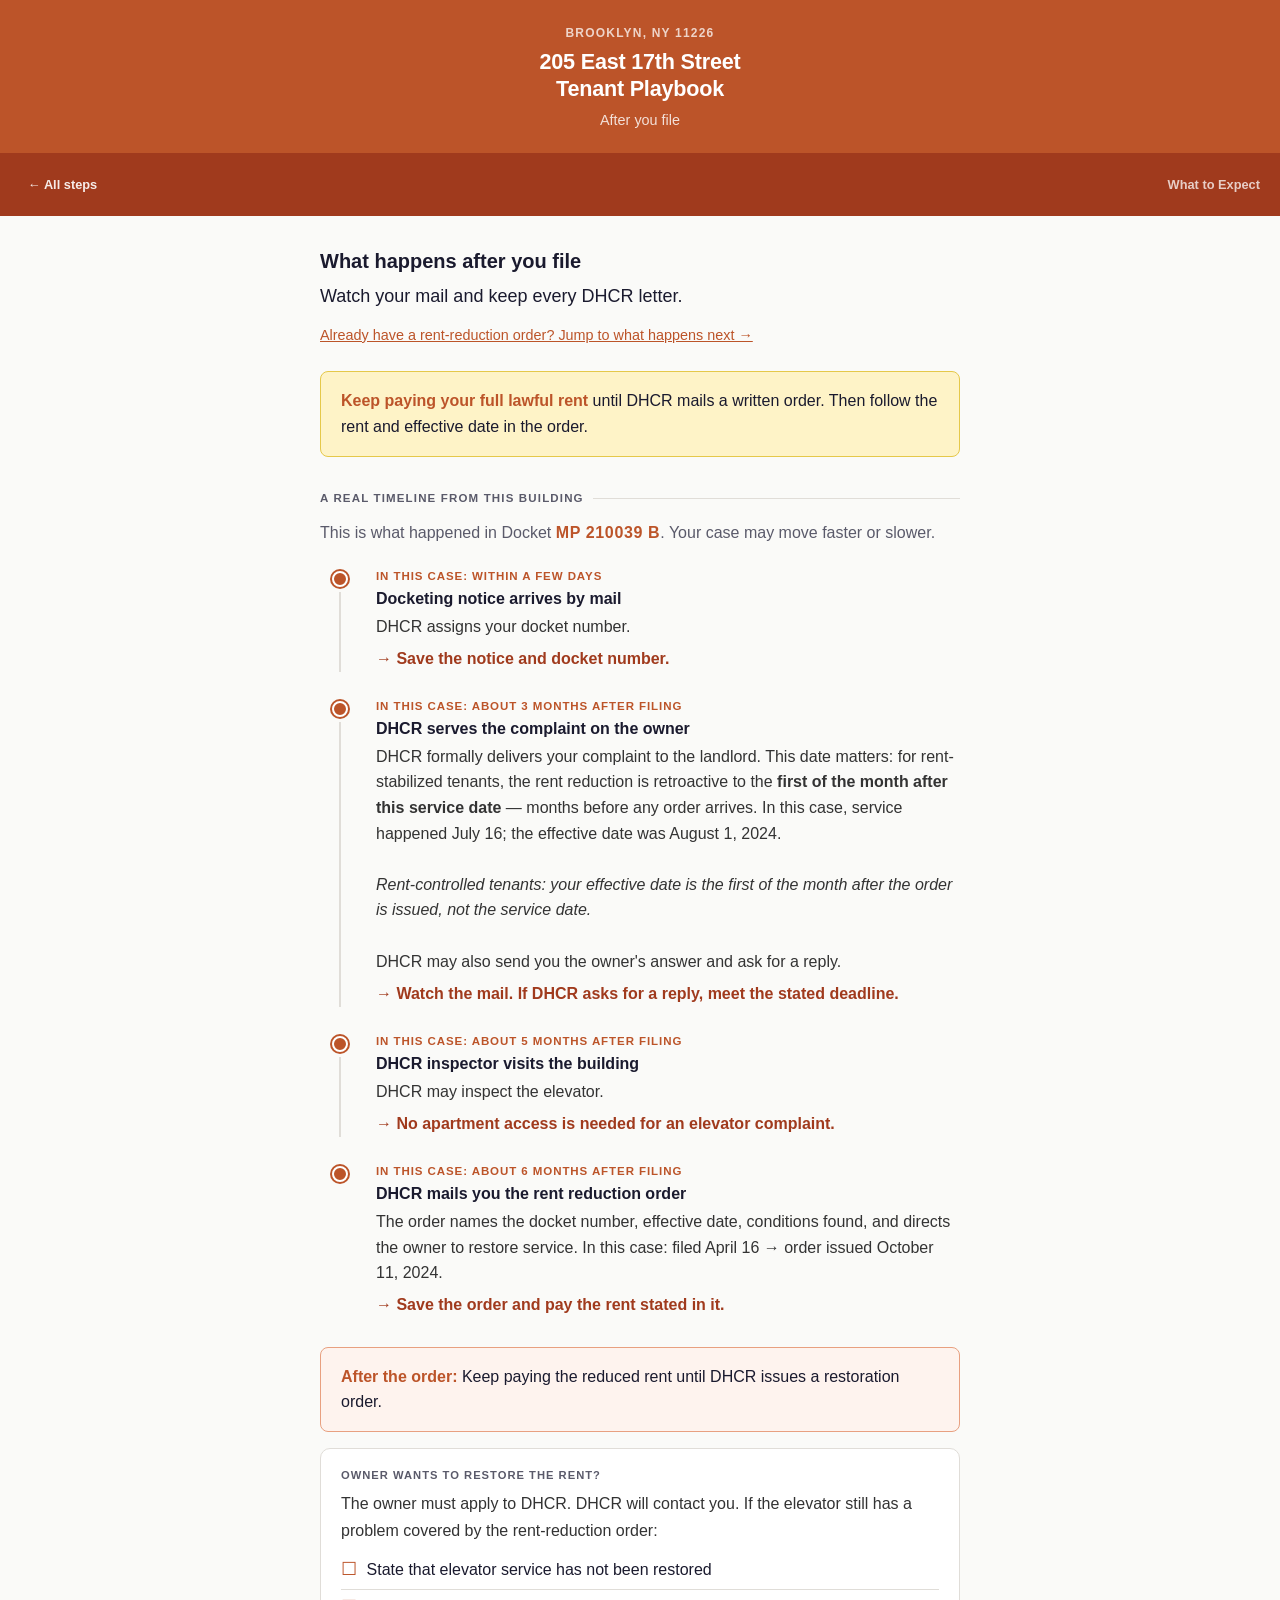
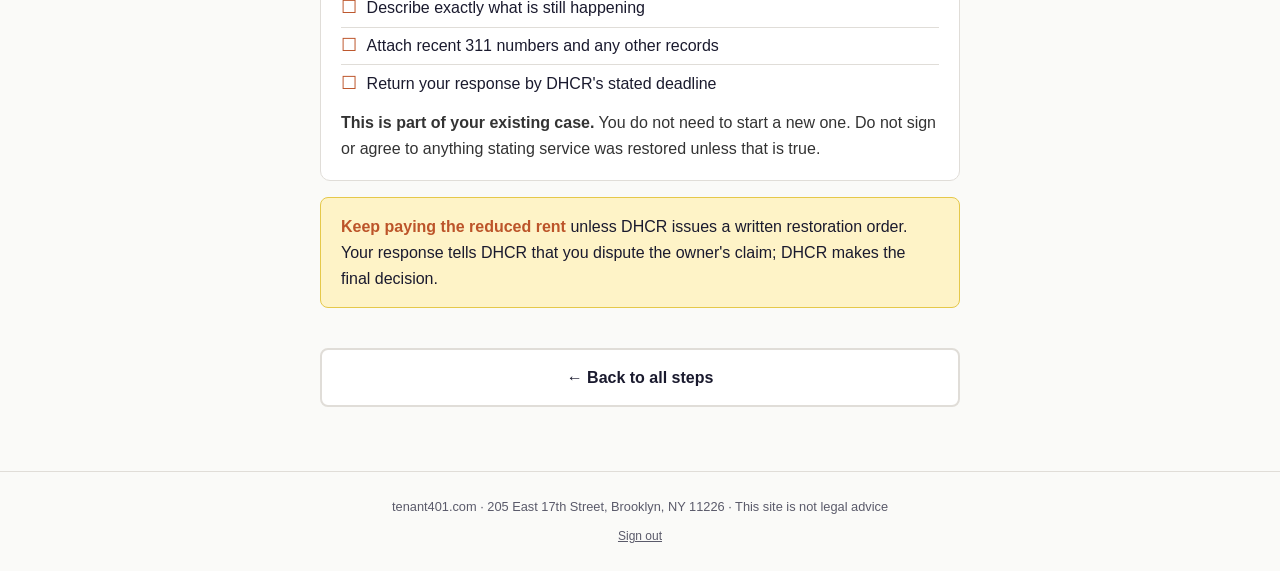
==== commit 2620c79a: "feat: logout + after-you-file restructuring (pass 3) Logout (P2.9): - functions/api/logout.js: expir" ====
--- a/after-you-file.html
+++ b/after-you-file.html
@@ -30,7 +30,11 @@
 <main id="main">
 
   <h2 style="margin-bottom:.5rem">What happens after you file</h2>
-  <p style="margin-bottom:1.5rem">Watch your mail and keep every DHCR letter.</p>
+  <p style="margin-bottom:.75rem">Watch your mail and keep every DHCR letter.</p>
+
+  <p style="margin-bottom:1.5rem;font-size:.9rem">
+    <a href="#after-order">Already have a rent-reduction order? Jump to what happens next →</a>
+  </p>
 
   <div class="alert alert-amber" style="margin-bottom:1.75rem">
     <strong>Keep paying your full lawful rent</strong> until DHCR mails a written order. Then follow the rent and effective date in the order.
@@ -91,7 +95,7 @@
 
   </ol>
 
-  <div class="alert alert-terra" style="margin-top:1.75rem">
+  <div id="after-order" class="alert alert-terra" style="margin-top:1.75rem">
     <strong>After the order:</strong> Keep paying the reduced rent until DHCR issues a restoration order.
   </div>
 
@@ -120,6 +124,7 @@
 <footer>
   tenant401.com &middot; 205 East 17th Street, Brooklyn, NY 11226
   &middot; This site is not legal advice
+  <a href="/api/logout" class="footer-logout">Sign out</a>
 </footer>
 
 <script src="/analytics.js"></script>
--- a/style.css
+++ b/style.css
@@ -495,6 +495,13 @@
   padding: 1.5rem 1rem;
   border-top: 1px solid var(--border);
 }
+.footer-logout {
+  display: block;
+  margin-top: .6rem;
+  font-size: .75rem;
+  color: var(--muted);
+  text-decoration: underline;
+}
 
 /* ── Utility ── */
 p { margin-bottom: .9rem; }
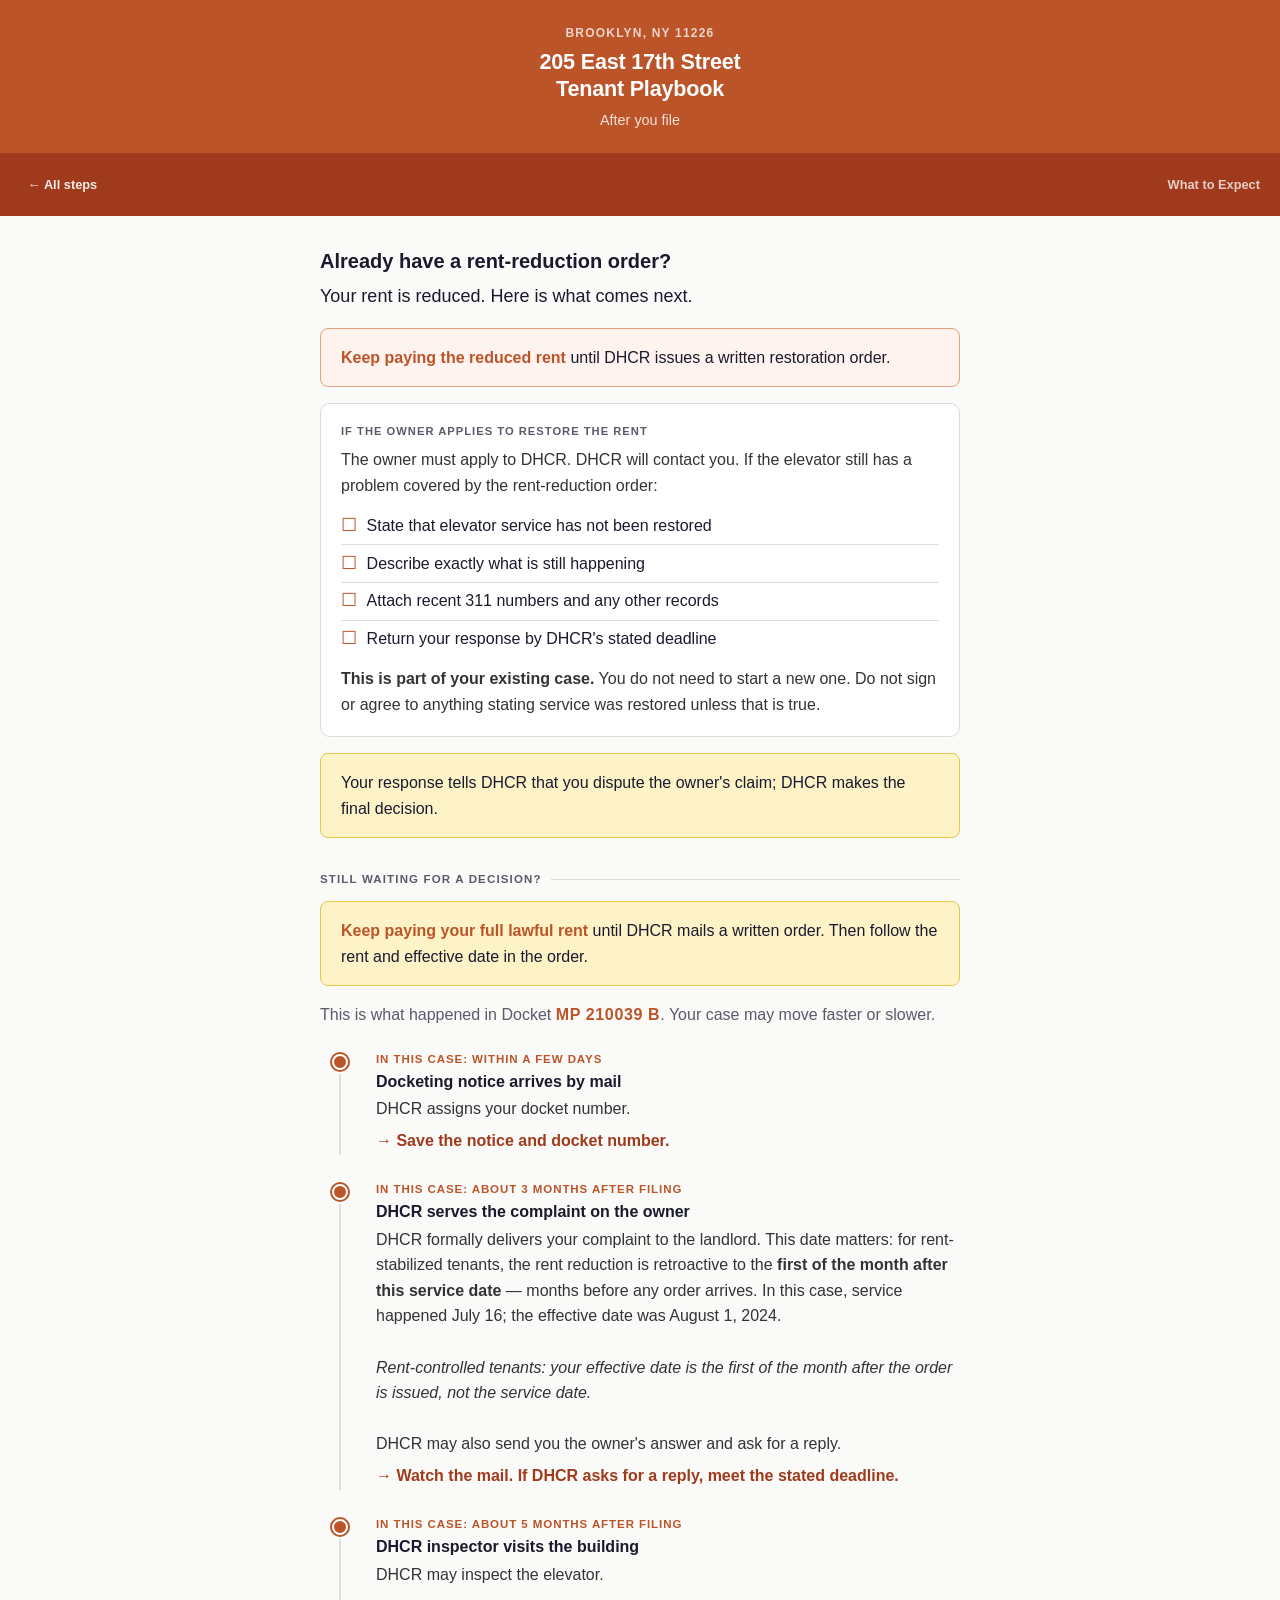
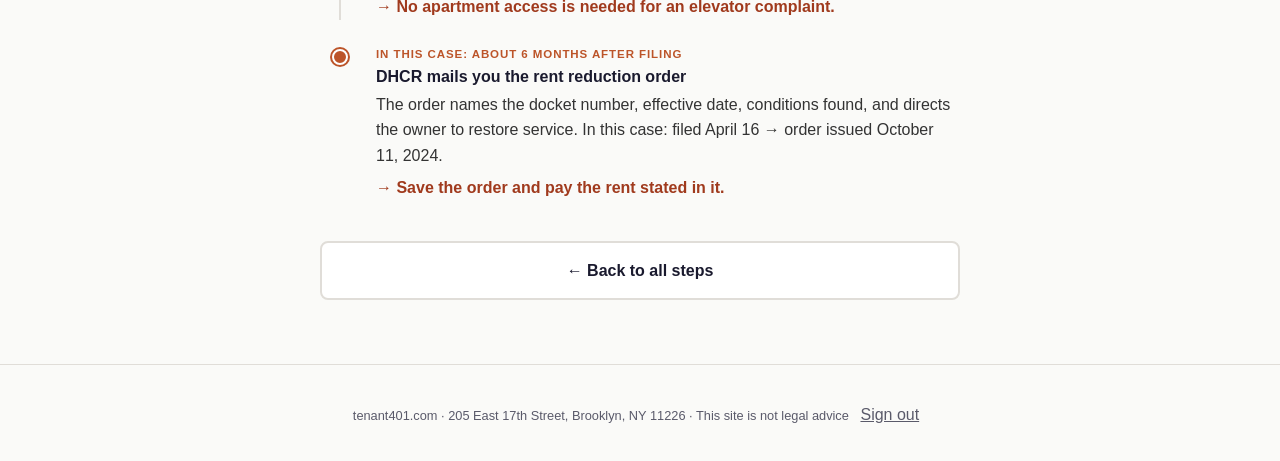
==== commit 89ff3539: "fix: 3 review changes style.css: .footer-logout → inline-flex, min-height:44px, 1rem font _middlewar" ====
--- a/after-you-file.html
+++ b/after-you-file.html
@@ -29,20 +29,44 @@
 
 <main id="main">
 
-  <h2 style="margin-bottom:.5rem">What happens after you file</h2>
-  <p style="margin-bottom:.75rem">Watch your mail and keep every DHCR letter.</p>
+  <!-- ── State 1: Already have an order ── -->
 
-  <p style="margin-bottom:1.5rem;font-size:.9rem">
-    <a href="#after-order">Already have a rent-reduction order? Jump to what happens next →</a>
-  </p>
+  <div id="after-order">
 
-  <div class="alert alert-amber" style="margin-bottom:1.75rem">
+    <h2 style="margin-bottom:.5rem">Already have a rent-reduction order?</h2>
+    <p style="margin-bottom:1rem">Your rent is reduced. Here is what comes next.</p>
+
+    <div class="alert alert-terra">
+      <strong>Keep paying the reduced rent</strong> until DHCR issues a written restoration order.
+    </div>
+
+    <div class="card" style="margin-top:1rem">
+      <div class="card-label">If the owner applies to restore the rent</div>
+      <p>The owner must apply to DHCR. DHCR will contact you. If the elevator still has a problem covered by the rent-reduction order:</p>
+      <ul class="checklist">
+        <li>State that elevator service has not been restored</li>
+        <li>Describe exactly what is still happening</li>
+        <li>Attach recent 311 numbers and any other records</li>
+        <li>Return your response by DHCR's stated deadline</li>
+      </ul>
+      <p><strong>This is part of your existing case.</strong> You do not need to start a new one. Do not sign or agree to anything stating service was restored unless that is true.</p>
+    </div>
+
+    <div class="alert alert-amber" style="margin-top:1rem">
+      Your response tells DHCR that you dispute the owner's claim; DHCR makes the final decision.
+    </div>
+
+  </div>
+
+  <!-- ── State 2: Still waiting — timeline ── -->
+
+  <div class="section-label" style="margin-top:2rem" id="timeline">Still waiting for a decision?</div>
+
+  <div class="alert alert-amber">
     <strong>Keep paying your full lawful rent</strong> until DHCR mails a written order. Then follow the rent and effective date in the order.
   </div>
 
-  <div class="section-label">A real timeline from this building</div>
-
-  <p style="font-size:1rem;color:var(--muted);margin-bottom:1.25rem">This is what happened in Docket <span class="docket">MP 210039 B</span>. Your case may move faster or slower.</p>
+  <p style="font-size:1rem;color:var(--muted);margin-top:1rem;margin-bottom:1.25rem">This is what happened in Docket <span class="docket">MP 210039 B</span>. Your case may move faster or slower.</p>
 
   <ol class="timeline" aria-label="Case timeline">
 
@@ -95,26 +119,6 @@
 
   </ol>
 
-  <div id="after-order" class="alert alert-terra" style="margin-top:1.75rem">
-    <strong>After the order:</strong> Keep paying the reduced rent until DHCR issues a restoration order.
-  </div>
-
-  <div class="card" style="margin-top:1rem">
-    <div class="card-label">Owner wants to restore the rent?</div>
-    <p>The owner must apply to DHCR. DHCR will contact you. If the elevator still has a problem covered by the rent-reduction order:</p>
-    <ul class="checklist">
-      <li>State that elevator service has not been restored</li>
-      <li>Describe exactly what is still happening</li>
-      <li>Attach recent 311 numbers and any other records</li>
-      <li>Return your response by DHCR's stated deadline</li>
-    </ul>
-    <p><strong>This is part of your existing case.</strong> You do not need to start a new one. Do not sign or agree to anything stating service was restored unless that is true.</p>
-  </div>
-
-  <div class="alert alert-amber" style="margin-top:1rem">
-    <strong>Keep paying the reduced rent</strong> unless DHCR issues a written restoration order. Your response tells DHCR that you dispute the owner's claim; DHCR makes the final decision.
-  </div>
-
   <nav class="page-nav" aria-label="Page navigation">
     <a href="/playbook" class="btn btn-secondary">← Back to all steps</a>
   </nav>
--- a/style.css
+++ b/style.css
@@ -496,9 +496,13 @@
   border-top: 1px solid var(--border);
 }
 .footer-logout {
-  display: block;
-  margin-top: .6rem;
-  font-size: .75rem;
+  display: inline-flex;
+  align-items: center;
+  justify-content: center;
+  min-height: 44px;
+  padding: 0 .5rem;
+  margin-top: .25rem;
+  font-size: 1rem;
   color: var(--muted);
   text-decoration: underline;
 }
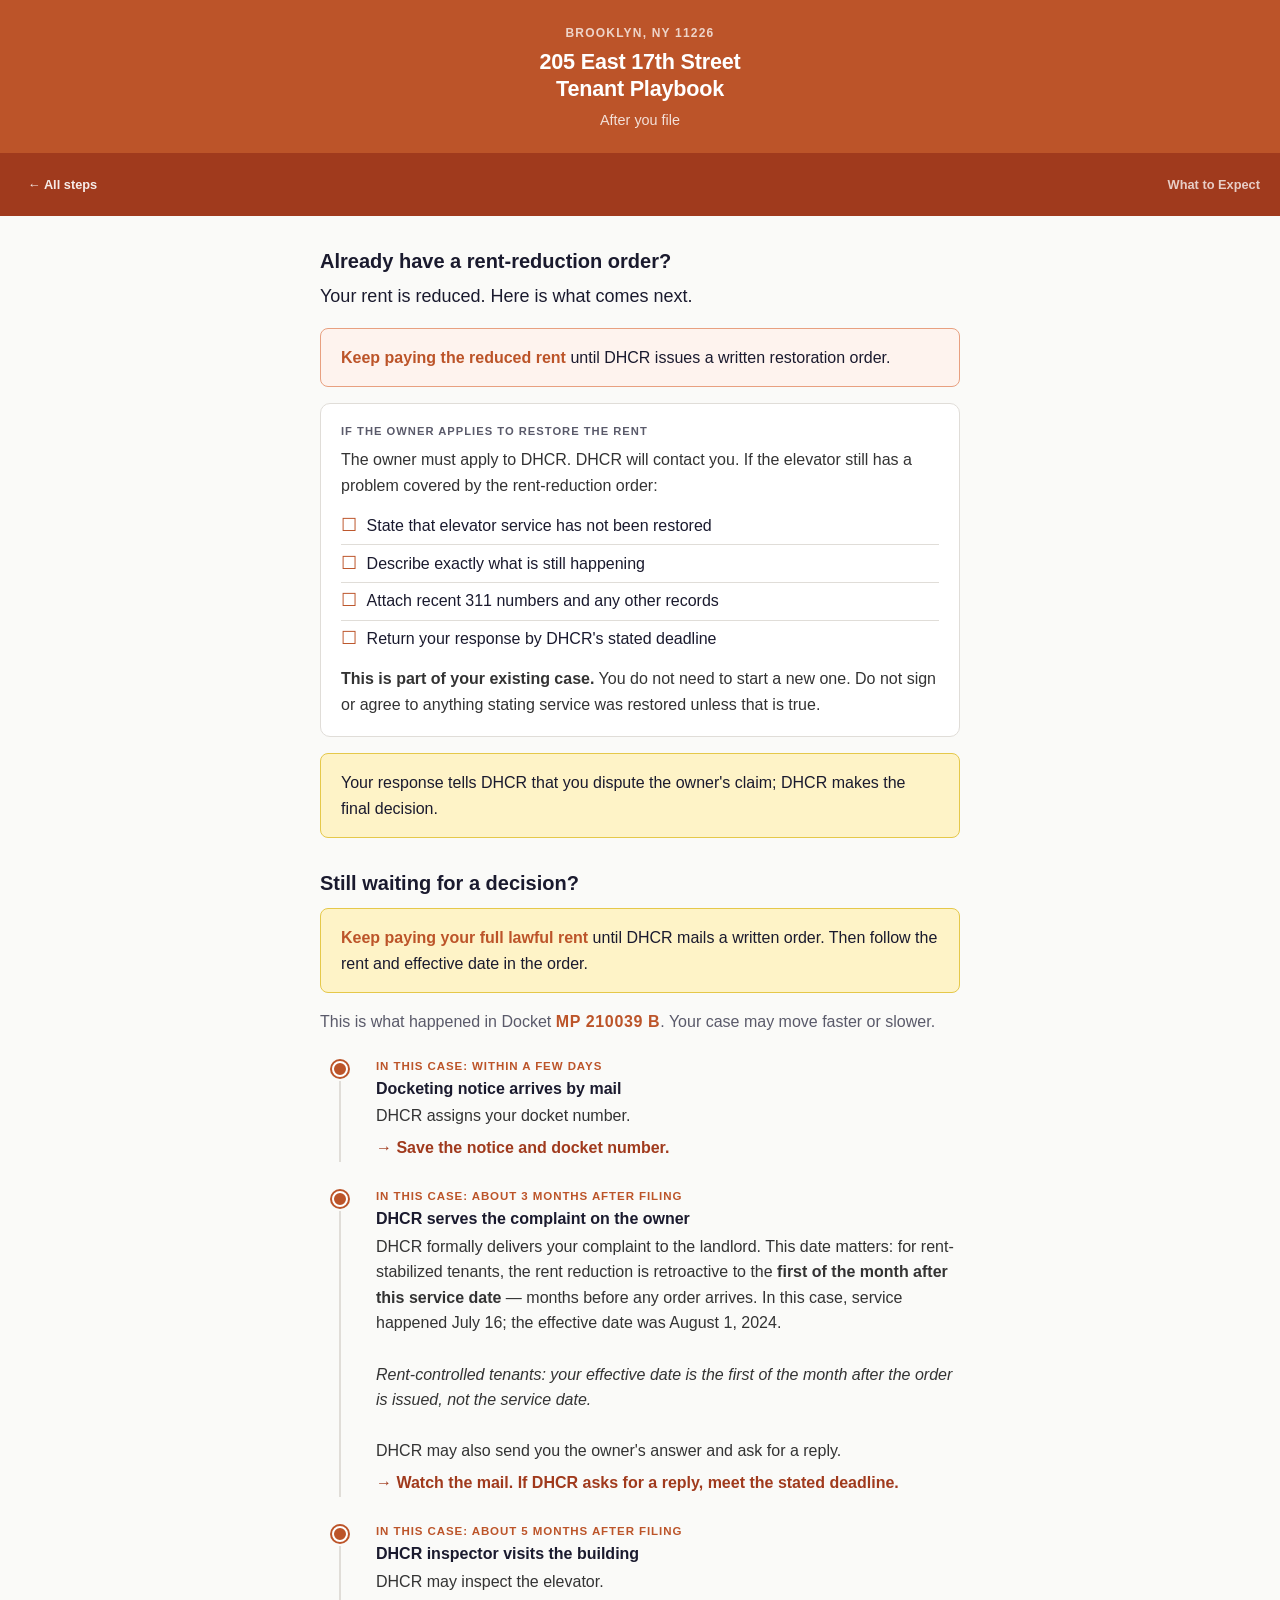
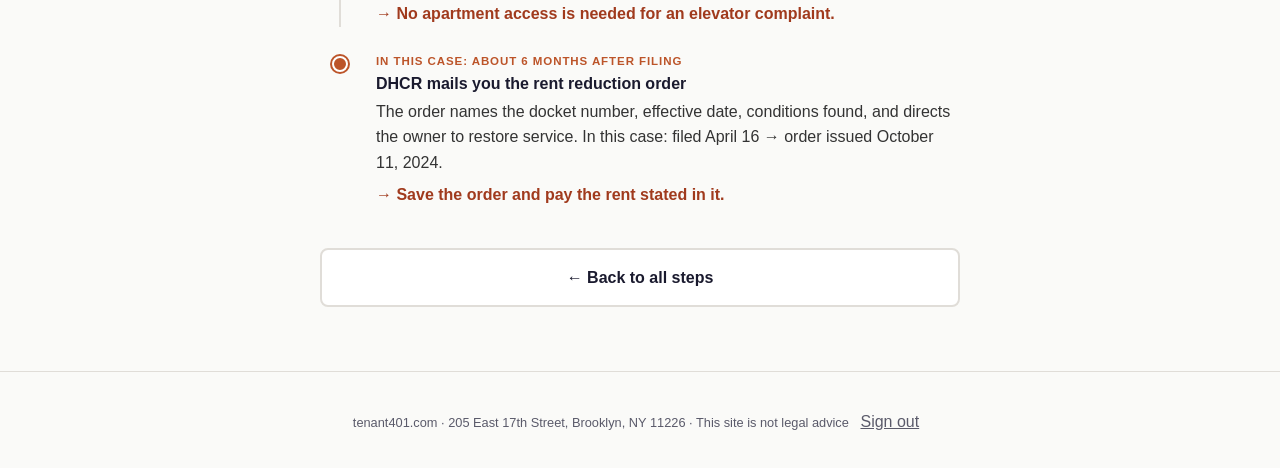
==== commit 8a0817bd: "fix: step-3 → #timeline; 'Still waiting' promoted to h2" ====
--- a/after-you-file.html
+++ b/after-you-file.html
@@ -60,7 +60,7 @@
 
   <!-- ── State 2: Still waiting — timeline ── -->
 
-  <div class="section-label" style="margin-top:2rem" id="timeline">Still waiting for a decision?</div>
+  <h2 id="timeline" style="margin-top:2rem;margin-bottom:.75rem">Still waiting for a decision?</h2>
 
   <div class="alert alert-amber">
     <strong>Keep paying your full lawful rent</strong> until DHCR mails a written order. Then follow the rent and effective date in the order.
